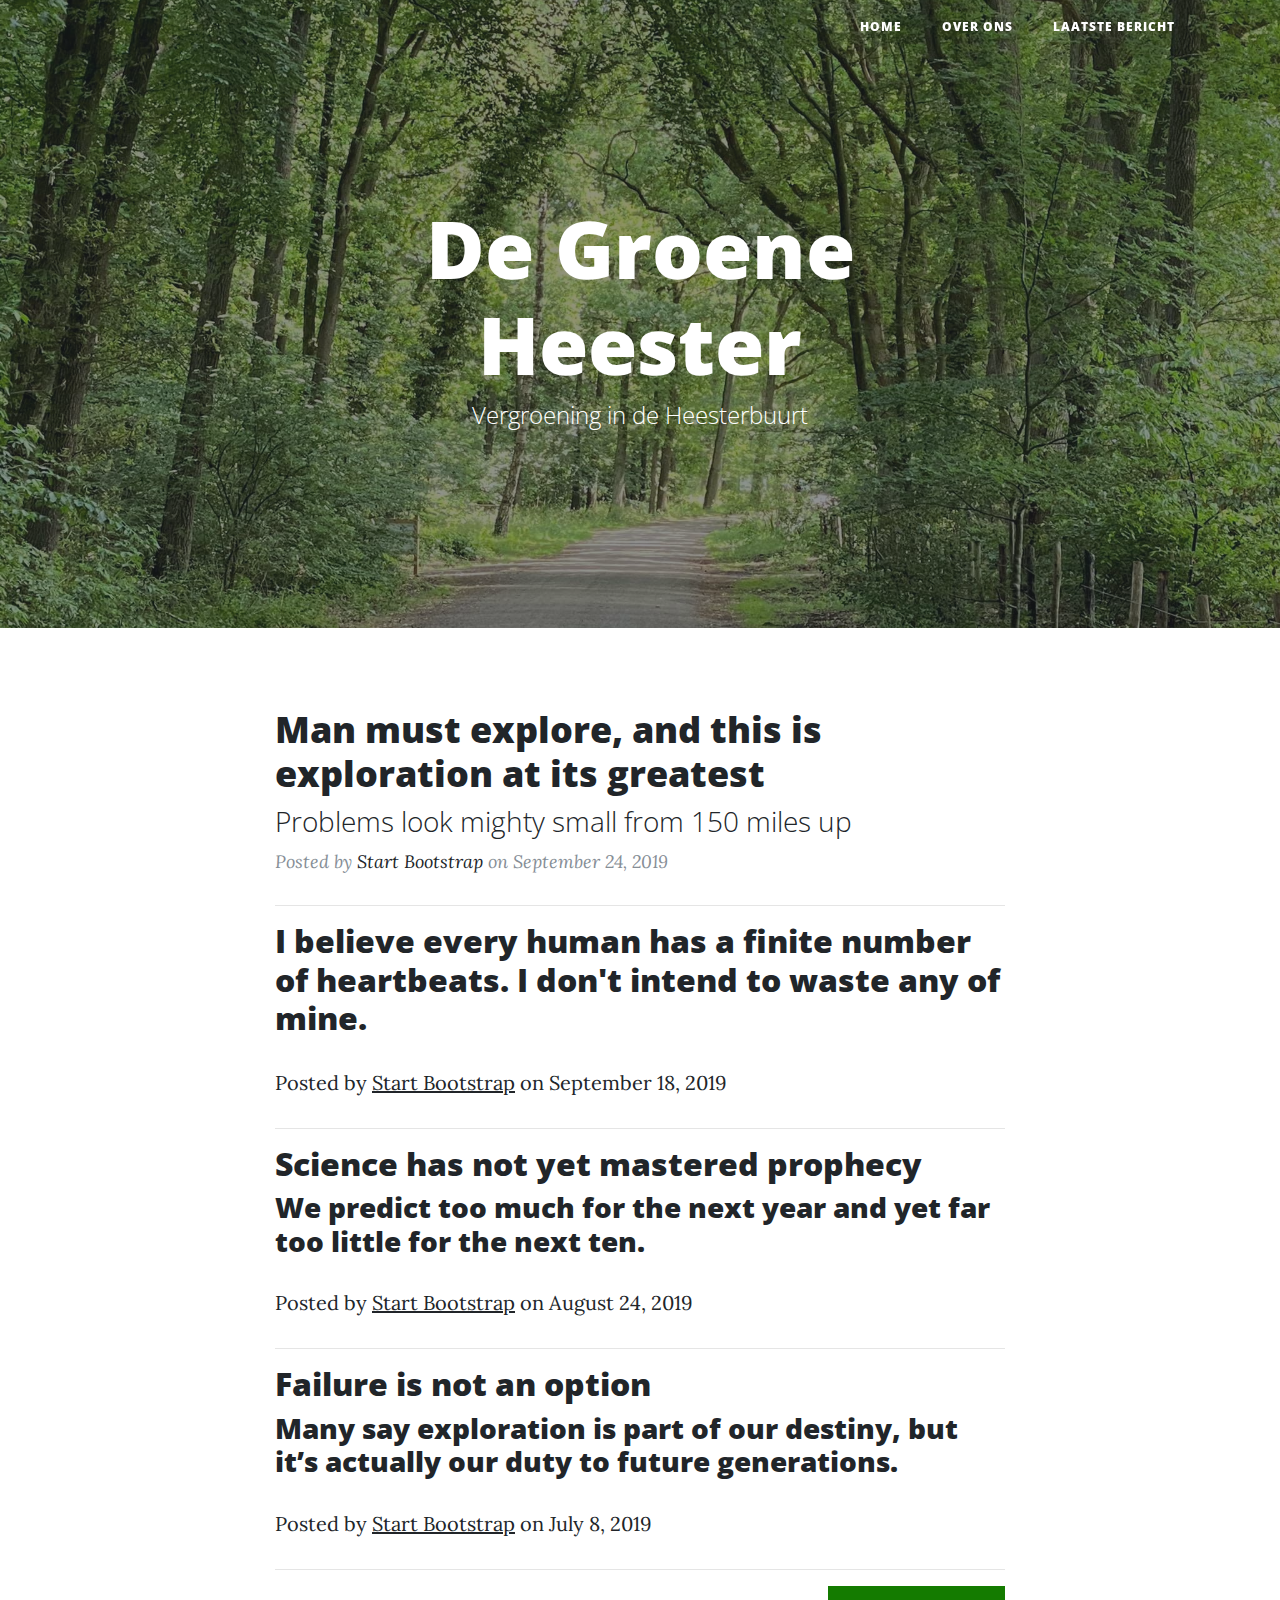
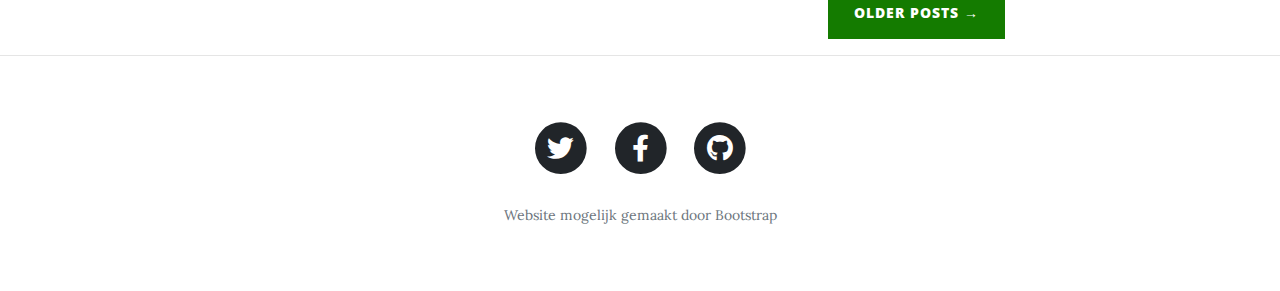
==== startbootstrap-clean-blog-gh-pages/index.html @ 038c3835 "first commit" ====
<!DOCTYPE html>
<html lang="en">

<head>

  <meta charset="utf-8">
  <meta name="viewport" content="width=device-width, initial-scale=1, shrink-to-fit=no">
  <meta name="description" content="">
  <meta name="author" content="">

  <title>De Groene Heester - Heesterbuurt</title>

  <!-- Bootstrap core CSS -->
  <link href="vendor/bootstrap/css/bootstrap.min.css" rel="stylesheet">

  <!-- Custom fonts for this template -->
  <link href="vendor/fontawesome-free/css/all.min.css" rel="stylesheet" type="text/css">
  <link href='https://fonts.googleapis.com/css?family=Lora:400,700,400italic,700italic' rel='stylesheet' type='text/css'>
  <link href='https://fonts.googleapis.com/css?family=Open+Sans:300italic,400italic,600italic,700italic,800italic,400,300,600,700,800' rel='stylesheet' type='text/css'>

  <!-- Custom styles for this template -->
  <link href="css/clean-blog.css" rel="stylesheet">

</head>

<body>

  <!-- Navigation -->
  <nav class="navbar navbar-expand-lg navbar-light fixed-top" id="mainNav">
    <div class="container">
      <!-- <a class="navbar-brand" href="index.html">Start Bootstrap</a> -->
      <button class="navbar-toggler navbar-toggler-right" type="button" data-toggle="collapse" data-target="#navbarResponsive" aria-controls="navbarResponsive" aria-expanded="false" aria-label="Toggle navigation">
        Menu
        <i class="fas fa-bars"></i>
      </button>
      <div class="collapse navbar-collapse" id="navbarResponsive">
        <ul class="navbar-nav ml-auto">
          <li class="nav-item">
            <a class="nav-link" href="index.html">Home</a>
          </li>
          <li class="nav-item">
            <a class="nav-link" href="about.html">Over ons</a>
          </li>
          <li class="nav-item">
            <a class="nav-link" href="posts/post.html">Laatste bericht</a>
          </li>
        </ul>
      </div>
    </div>
  </nav>

  <!-- Page Header linear-gradient(rgb(255, 255, 255), rgba(166, 204, 161, 0.842)), -->
  <header class="masthead" style="background-image:   url('img/homeheader.jpg')" >
    
    <div class="overlay"></div>
    <div class="container">
      <div class="row">
        <div class="col-lg-8 col-md-10 mx-auto">
          <div class="site-heading">
            <h1>De Groene Heester</h1>
            <span class="subheading">Vergroening in de Heesterbuurt</span>
          </div>
        </div>
      </div>
    </div>
    
  </header>

  <!-- Main Content -->
  <div class="container">
    <div class="row">
      <div class="col-lg-8 col-md-10 mx-auto">
        <div class="post-preview">
          <a href="posts/post.html">
            <h2 class="post-title">
              Man must explore, and this is exploration at its greatest
            </h2>
            <h3 class="post-subtitle">
              Problems look mighty small from 150 miles up
            </h3>
          </a>
          <p class="post-meta">Posted by
            <a href="#">Start Bootstrap</a>
            on September 24, 2019</p>
        </div>
        <hr>
        <div class="posts/post.html">
          <a href="post.html">
            <h2 class="post-title">
              I believe every human has a finite number of heartbeats. I don't intend to waste any of mine.
            </h2>
          </a>
          <p class="post-meta">Posted by
            <a href="#">Start Bootstrap</a>
            on September 18, 2019</p>
        </div>
        <hr>
        <div class="posts/post.html">
          <a href="post.html">
            <h2 class="post-title">
              Science has not yet mastered prophecy
            </h2>
            <h3 class="post-subtitle">
              We predict too much for the next year and yet far too little for the next ten.
            </h3>
          </a>
          <p class="post-meta">Posted by
            <a href="#">Start Bootstrap</a>
            on August 24, 2019</p>
        </div>
        <hr>
        <div class="posts/post.html">
          <a href="post.html">
            <h2 class="post-title">
              Failure is not an option
            </h2>
            <h3 class="post-subtitle">
              Many say exploration is part of our destiny, but it’s actually our duty to future generations.
            </h3>
          </a>
          <p class="post-meta">Posted by
            <a href="#">Start Bootstrap</a>
            on July 8, 2019</p>
        </div>
        <hr>
        <!-- Pager -->
        <div class="clearfix">
          <a class="btn btn-primary float-right" href="#">Older Posts &rarr;</a>
        </div>
      </div>
    </div>
  </div>

  <hr>

  <!-- Footer -->
  <footer>
    <div class="container">
      <div class="row">
        <div class="col-lg-8 col-md-10 mx-auto">
          <ul class="list-inline text-center">
            <li class="list-inline-item">
              <a href="#">
                <span class="fa-stack fa-lg">
                  <i class="fas fa-circle fa-stack-2x"></i>
                  <i class="fab fa-twitter fa-stack-1x fa-inverse"></i>
                </span>
              </a>
            </li>
            <li class="list-inline-item">
              <a href="https://www.facebook.com/degroeneheester/">
                <span class="fa-stack fa-lg">
                  <i class="fas fa-circle fa-stack-2x"></i>
                  <i class="fab fa-facebook-f fa-stack-1x fa-inverse"></i>
                </span>
              </a>
            </li>
            <li class="list-inline-item">
              <a href="#">
                <span class="fa-stack fa-lg">
                  <i class="fas fa-circle fa-stack-2x"></i>
                  <i class="fab fa-github fa-stack-1x fa-inverse"></i>
                </span>
              </a>
            </li>
          </ul>
          <p class="copyright text-muted">Website mogelijk gemaakt door Bootstrap</p>
        </div>
      </div>
    </div>
  </footer>

  <!-- Bootstrap core JavaScript -->
  <script src="vendor/jquery/jquery.min.js"></script>
  <script src="vendor/bootstrap/js/bootstrap.bundle.min.js"></script>

  <!-- Custom scripts for this template -->
  <script src="js/clean-blog.min.js"></script>

</body>

</html>
---- startbootstrap-clean-blog-gh-pages/css/clean-blog.css ----
/*!
 * Start Bootstrap - Clean Blog v5.0.10 (https://startbootstrap.com/theme/clean-blog)
 * Copyright 2013-2020 Start Bootstrap
 * Licensed under MIT (https://github.com/StartBootstrap/startbootstrap-clean-blog/blob/master/LICENSE)
 */

body {
  font-size: 20px;
  color: #212529;
  font-family: 'Lora', 'Times New Roman', serif;
}

p {
  line-height: 1.5;
  margin: 30px 0;
}

p a {
  text-decoration: underline;
}

h1,
h2,
h3,
h4,
h5,
h6 {
  font-weight: 800;
  font-family: 'Open Sans', 'Helvetica Neue', Helvetica, Arial, sans-serif;
}

a {
  color: #212529;
  transition: all 0.2s;
}

a:focus, a:hover {
  color: #147b00;
}

blockquote {
  font-style: italic;
  color: #868e96;
}

.section-heading {
  font-size: 36px;
  font-weight: 700;
  margin-top: 60px;
}

.caption {
  font-size: 14px;
  font-style: italic;
  display: block;
  margin: 0;
  padding: 10px;
  text-align: center;
  border-bottom-right-radius: 5px;
  border-bottom-left-radius: 5px;
}

::-moz-selection {
  color: #fff;
  background: #0085A1;
  text-shadow: none;
}

::selection {
  color: #fff;
  background: #0085A1;
  text-shadow: none;
}

img::-moz-selection {
  color: #fff;
  background: transparent;
}

img::selection {
  color: #fff;
  background: transparent;
}

img::-moz-selection {
  color: #fff;
  background: transparent;
}

#mainNav {
  position: absolute;
  border-bottom: 1px solid #e9ecef;
  background-color: white;
  font-family: 'Open Sans', 'Helvetica Neue', Helvetica, Arial, sans-serif;
}

#mainNav .navbar-brand {
  font-weight: 800;
  color: #343a40;
}

#mainNav .navbar-toggler {
  font-size: 12px;
  font-weight: 800;
  padding: 13px;
  text-transform: uppercase;
  color: #343a40;
}

#mainNav .navbar-nav > li.nav-item > a {
  font-size: 12px;
  font-weight: 800;
  letter-spacing: 1px;
  text-transform: uppercase;
}

@media only screen and (min-width: 992px) {
  #mainNav {
    border-bottom: 1px solid transparent;
    background: transparent;
  }
  #mainNav .navbar-brand {
    padding: 10px 20px;
    color: #fff;
  }
  #mainNav .navbar-brand:focus, #mainNav .navbar-brand:hover {
    color: rgba(255, 255, 255, 0.8);
  }
  #mainNav .navbar-nav > li.nav-item > a {
    padding: 10px 20px;
    color: #fff;
  }
  #mainNav .navbar-nav > li.nav-item > a:focus, #mainNav .navbar-nav > li.nav-item > a:hover {
    color: rgba(255, 255, 255, 0.8);
  }
}

@media only screen and (min-width: 992px) {
  #mainNav {
    transition: background-color 0.2s;
    /* Force Hardware Acceleration in WebKit */
    transform: translate3d(0, 0, 0);
    -webkit-backface-visibility: hidden;
    backface-visibility: hidden;
  }
  #mainNav.is-fixed {
    /* when the user scrolls down, we hide the header right above the viewport */
    position: fixed;
    top: -67px;
    transition: transform 0.2s;
    border-bottom: 1px solid white;
    background-color: rgba(255, 255, 255, 0.9);
  }
  #mainNav.is-fixed .navbar-brand {
    color: #212529;
  }
  #mainNav.is-fixed .navbar-brand:focus, #mainNav.is-fixed .navbar-brand:hover {
    color: #147b00;
  }
  #mainNav.is-fixed .navbar-nav > li.nav-item > a {
    color: #212529;
  }
  #mainNav.is-fixed .navbar-nav > li.nav-item > a:focus, #mainNav.is-fixed .navbar-nav > li.nav-item > a:hover {
    color: #147b00;
  }
  #mainNav.is-visible {
    /* if the user changes the scrolling direction, we show the header */
    transform: translate3d(0, 100%, 0);
  }
}

header.masthead {
  margin-bottom: 50px;
  background: no-repeat center center;
  background-color: #868e96;
  background-attachment: scroll;
  position: relative;
  background-size: cover;
}

header.masthead .overlay {
  position: absolute;
  top: 0;
  left: 0;
  height: 100%;
  width: 100%;
  background-color: #212529;
  opacity: 0.5;
}

header.masthead .page-heading,
header.masthead .post-heading,
header.masthead .site-heading {
  padding: 200px 0 150px;
  color: white;
}

@media only screen and (min-width: 768px) {
  header.masthead .page-heading,
  header.masthead .post-heading,
  header.masthead .site-heading {
    padding: 200px 0;
  }
}

header.masthead .page-heading,
header.masthead .site-heading {
  text-align: center;
}

header.masthead .page-heading h1,
header.masthead .site-heading h1 {
  font-size: 50px;
  margin-top: 0;
}

header.masthead .page-heading .subheading,
header.masthead .site-heading .subheading {
  font-size: 24px;
  font-weight: 300;
  line-height: 1.1;
  display: block;
  margin: 10px 0 0;
  font-family: 'Open Sans', 'Helvetica Neue', Helvetica, Arial, sans-serif;
}

@media only screen and (min-width: 768px) {
  header.masthead .page-heading h1,
  header.masthead .site-heading h1 {
    font-size: 80px;
  }
}

header.masthead .post-heading h1 {
  font-size: 35px;
}

header.masthead .post-heading .meta,
header.masthead .post-heading .subheading {
  line-height: 1.1;
  display: block;
}

header.masthead .post-heading .subheading {
  font-size: 24px;
  font-weight: 600;
  margin: 10px 0 30px;
  font-family: 'Open Sans', 'Helvetica Neue', Helvetica, Arial, sans-serif;
}

header.masthead .post-heading .meta {
  font-size: 20px;
  font-weight: 300;
  font-style: italic;
  font-family: 'Lora', 'Times New Roman', serif;
}

header.masthead .post-heading .meta a {
  color: #fff;
}

@media only screen and (min-width: 768px) {
  header.masthead .post-heading h1 {
    font-size: 55px;
  }
  header.masthead .post-heading .subheading {
    font-size: 30px;
  }
}

.post-preview > a {
  color: #212529;
}

.post-preview > a:focus, .post-preview > a:hover {
  text-decoration: none;
  color: #147b00;
}

.post-preview > a > .post-title {
  font-size: 30px;
  margin-top: 30px;
  margin-bottom: 10px;
}

.post-preview > a > .post-subtitle {
  font-weight: 300;
  margin: 0 0 10px;
}

.post-preview > .post-meta {
  font-size: 18px;
  font-style: italic;
  margin-top: 0;
  color: #868e96;
}

.post-preview > .post-meta > a {
  text-decoration: none;
  color: #212529;
}

.post-preview > .post-meta > a:focus, .post-preview > .post-meta > a:hover {
  text-decoration: underline;
  color: #147b00;
}

@media only screen and (min-width: 768px) {
  .post-preview > a > .post-title {
    font-size: 36px;
  }
}

.floating-label-form-group {
  font-size: 14px;
  position: relative;
  margin-bottom: 0;
  padding-bottom: 0.5em;
  border-bottom: 1px solid #dee2e6;
}

.floating-label-form-group input,
.floating-label-form-group textarea {
  font-size: 1.5em;
  position: relative;
  z-index: 1;
  padding: 0;
  resize: none;
  border: none;
  border-radius: 0;
  background: none;
  box-shadow: none !important;
  font-family: 'Lora', 'Times New Roman', serif;
}

.floating-label-form-group input::-webkit-input-placeholder,
.floating-label-form-group textarea::-webkit-input-placeholder {
  color: #868e96;
  font-family: 'Lora', 'Times New Roman', serif;
}

.floating-label-form-group label {
  font-size: 0.85em;
  line-height: 1.764705882em;
  position: relative;
  z-index: 0;
  top: 2em;
  display: block;
  margin: 0;
  transition: top 0.3s ease, opacity 0.3s ease;
  opacity: 0;
}

.floating-label-form-group .help-block {
  margin: 15px 0;
}

.floating-label-form-group-with-value label {
  top: 0;
  opacity: 1;
}

.floating-label-form-group-with-focus label {
  color: #0085A1;
}

form .form-group:first-child .floating-label-form-group {
  border-top: 1px solid #dee2e6;
}

footer {
  padding: 50px 0 65px;
}

footer .list-inline {
  margin: 0;
  padding: 0;
}

footer .copyright {
  font-size: 14px;
  margin-bottom: 0;
  text-align: center;
}

.btn {
  font-size: 14px;
  font-weight: 800;
  padding: 15px 25px;
  letter-spacing: 1px;
  text-transform: uppercase;
  border-radius: 0;
  font-family: 'Open Sans', 'Helvetica Neue', Helvetica, Arial, sans-serif;
}

.btn-primary {
  background-color: #147b00;
  border-color: #147b00;
}

.btn-primary:hover, .btn-primary:focus, .btn-primary:active {
  color: #fff;
  background-color: #147b00 !important;
  border-color: #147b00 !important;
}

.btn-lg {
  font-size: 16px;
  padding: 25px 35px;
}
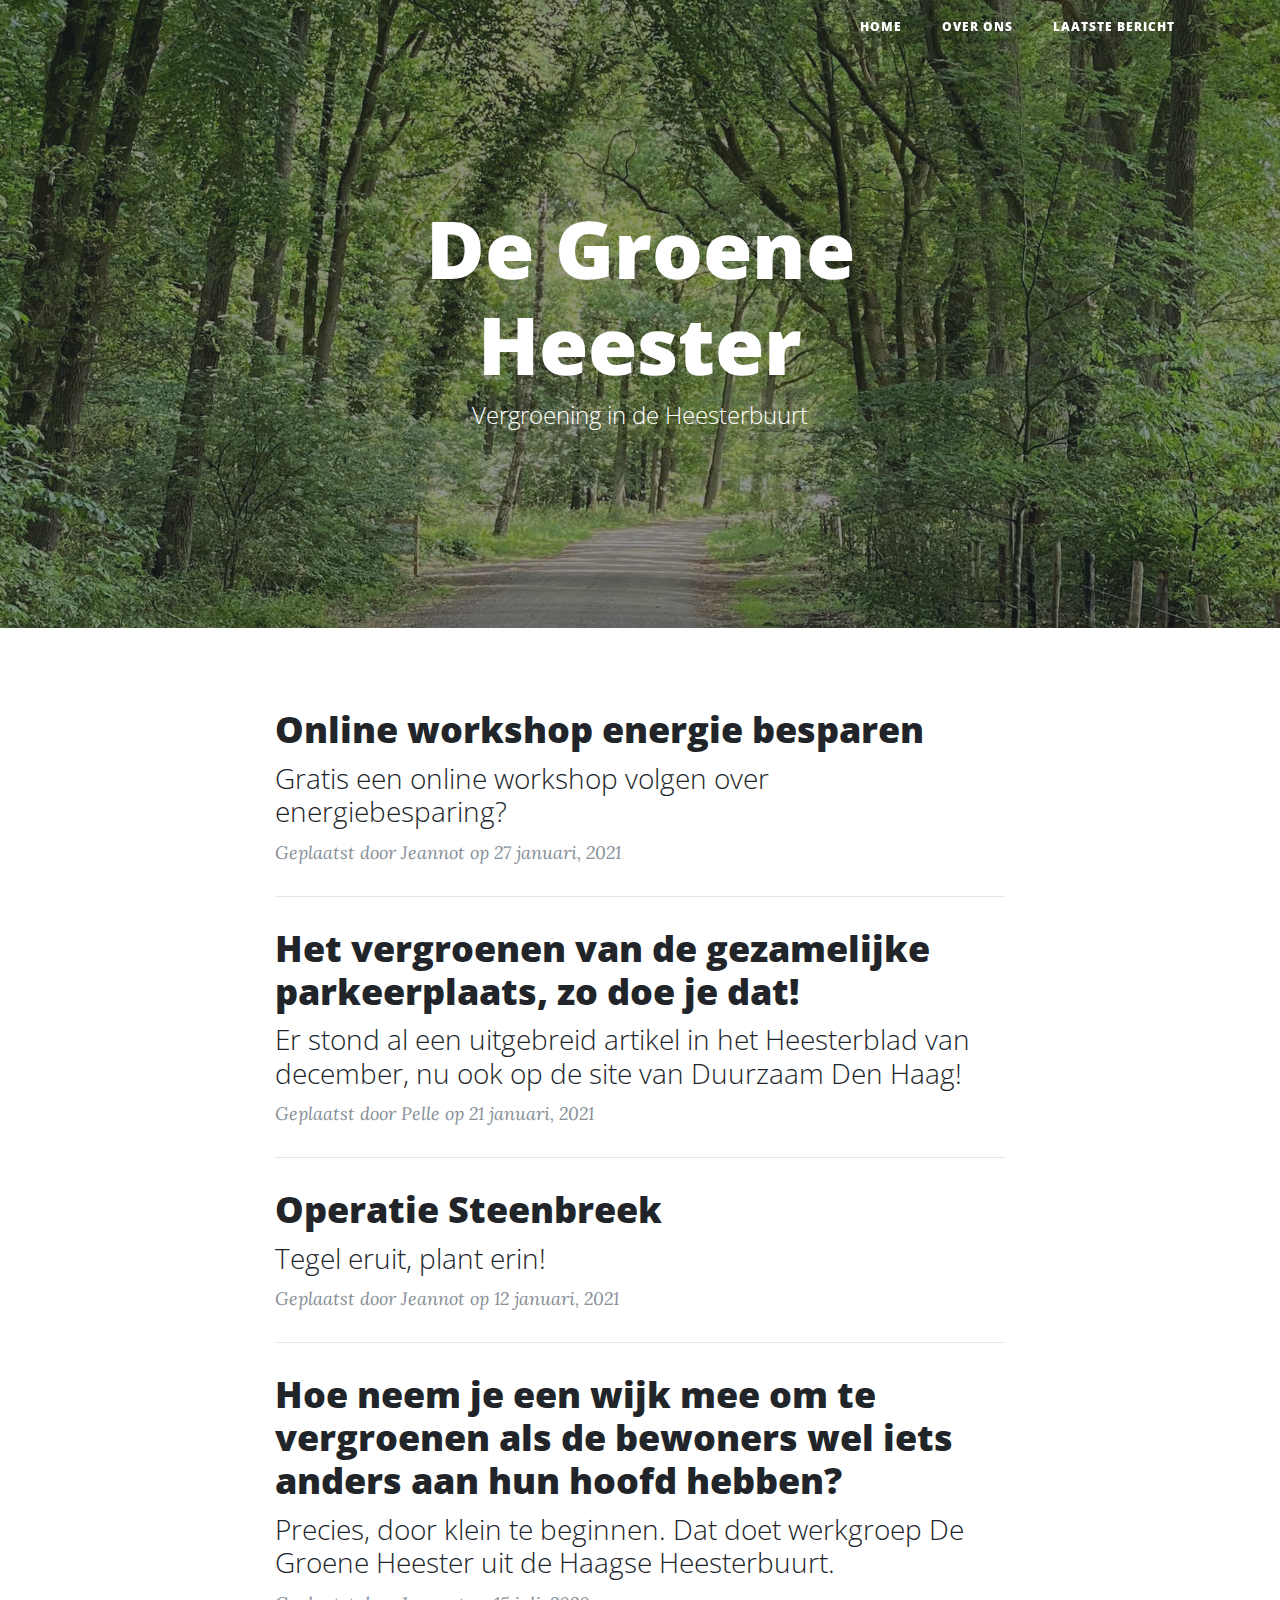
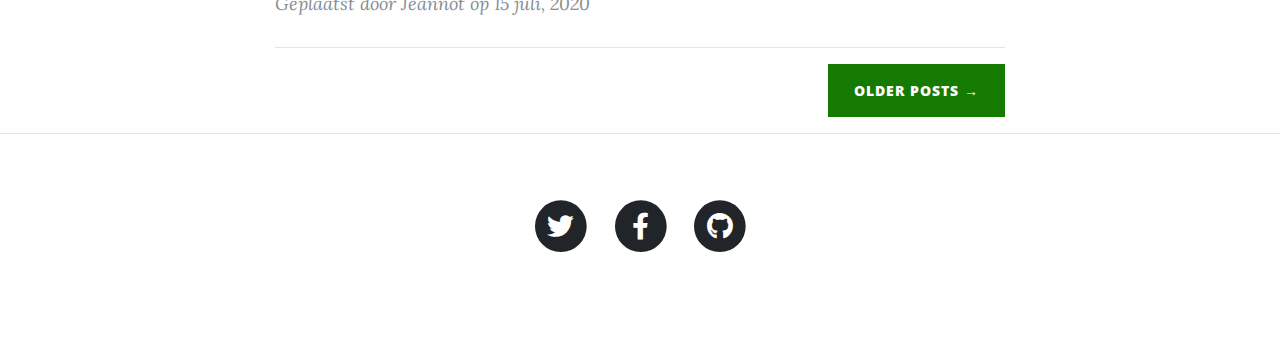
==== commit 8fa8678e: "post-updates en schoonmaak" ====
--- a/startbootstrap-clean-blog-gh-pages/index.html
+++ b/startbootstrap-clean-blog-gh-pages/index.html
@@ -8,7 +8,7 @@
   <meta name="description" content="">
   <meta name="author" content="">
 
-  <title>De Groene Heester - Heesterbuurt</title>
+  <title>De Groene Heester</title>
 
   <!-- Bootstrap core CSS -->
   <link href="vendor/bootstrap/css/bootstrap.min.css" rel="stylesheet">
@@ -71,56 +71,51 @@
     <div class="row">
       <div class="col-lg-8 col-md-10 mx-auto">
         <div class="post-preview">
+          <a href="posts/post4.html">
+            <h2 class="post-title">
+              Online workshop energie besparen
+            </h2>
+            <h3 class="post-subtitle">
+              Gratis een online workshop volgen over energiebesparing?
+            </h3>
+          </a>
+          <p class="post-meta">Geplaatst door Jeannot op 27 januari, 2021</p>
+        </div>
+        <hr>
+        <div class="post-preview">
+          <a href="posts/post3.html">
+            <h2 class="post-title">
+              Het vergroenen van de gezamelijke parkeerplaats, zo doe je dat!
+            </h2>
+            <h3 class="post-subtitle">
+              Er stond al een uitgebreid artikel in het Heesterblad van december, nu ook op de site van Duurzaam Den Haag!
+            </h3>
+          </a>
+          <p class="post-meta">Geplaatst door Pelle op 21 januari, 2021</p>
+        </div>
+        <hr>
+        <div class="post-preview">
+          <a href="posts/post2.html">
+            <h2 class="post-title">
+              Operatie Steenbreek
+            </h2>
+            <h3 class="post-subtitle">
+              Tegel eruit, plant erin!
+            </h3>
+          </a>
+          <p class="post-meta">Geplaatst door Jeannot op 12 januari, 2021</p>
+        </div>
+        <hr>
+        <div class="post-preview">
           <a href="posts/post.html">
             <h2 class="post-title">
-              Man must explore, and this is exploration at its greatest
+              Hoe neem je een wijk mee om te vergroenen als de bewoners wel iets anders aan hun hoofd hebben?
             </h2>
             <h3 class="post-subtitle">
-              Problems look mighty small from 150 miles up
+              Precies, door klein te beginnen. Dat doet werkgroep De Groene Heester uit de Haagse Heesterbuurt. 
             </h3>
           </a>
-          <p class="post-meta">Posted by
-            <a href="#">Start Bootstrap</a>
-            on September 24, 2019</p>
-        </div>
-        <hr>
-        <div class="posts/post.html">
-          <a href="post.html">
-            <h2 class="post-title">
-              I believe every human has a finite number of heartbeats. I don't intend to waste any of mine.
-            </h2>
-          </a>
-          <p class="post-meta">Posted by
-            <a href="#">Start Bootstrap</a>
-            on September 18, 2019</p>
-        </div>
-        <hr>
-        <div class="posts/post.html">
-          <a href="post.html">
-            <h2 class="post-title">
-              Science has not yet mastered prophecy
-            </h2>
-            <h3 class="post-subtitle">
-              We predict too much for the next year and yet far too little for the next ten.
-            </h3>
-          </a>
-          <p class="post-meta">Posted by
-            <a href="#">Start Bootstrap</a>
-            on August 24, 2019</p>
-        </div>
-        <hr>
-        <div class="posts/post.html">
-          <a href="post.html">
-            <h2 class="post-title">
-              Failure is not an option
-            </h2>
-            <h3 class="post-subtitle">
-              Many say exploration is part of our destiny, but it’s actually our duty to future generations.
-            </h3>
-          </a>
-          <p class="post-meta">Posted by
-            <a href="#">Start Bootstrap</a>
-            on July 8, 2019</p>
+          <p class="post-meta">Geplaatst door Jeannot op 15 juli, 2020</p>
         </div>
         <hr>
         <!-- Pager -->
@@ -156,7 +151,7 @@
               </a>
             </li>
             <li class="list-inline-item">
-              <a href="#">
+              <a href="https://github.com/rudiruud/GroeneHeester">
                 <span class="fa-stack fa-lg">
                   <i class="fas fa-circle fa-stack-2x"></i>
                   <i class="fab fa-github fa-stack-1x fa-inverse"></i>
@@ -164,7 +159,7 @@
               </a>
             </li>
           </ul>
-          <p class="copyright text-muted">Website mogelijk gemaakt door Bootstrap</p>
+          <p class="copyright text-muted"></p>
         </div>
       </div>
     </div>
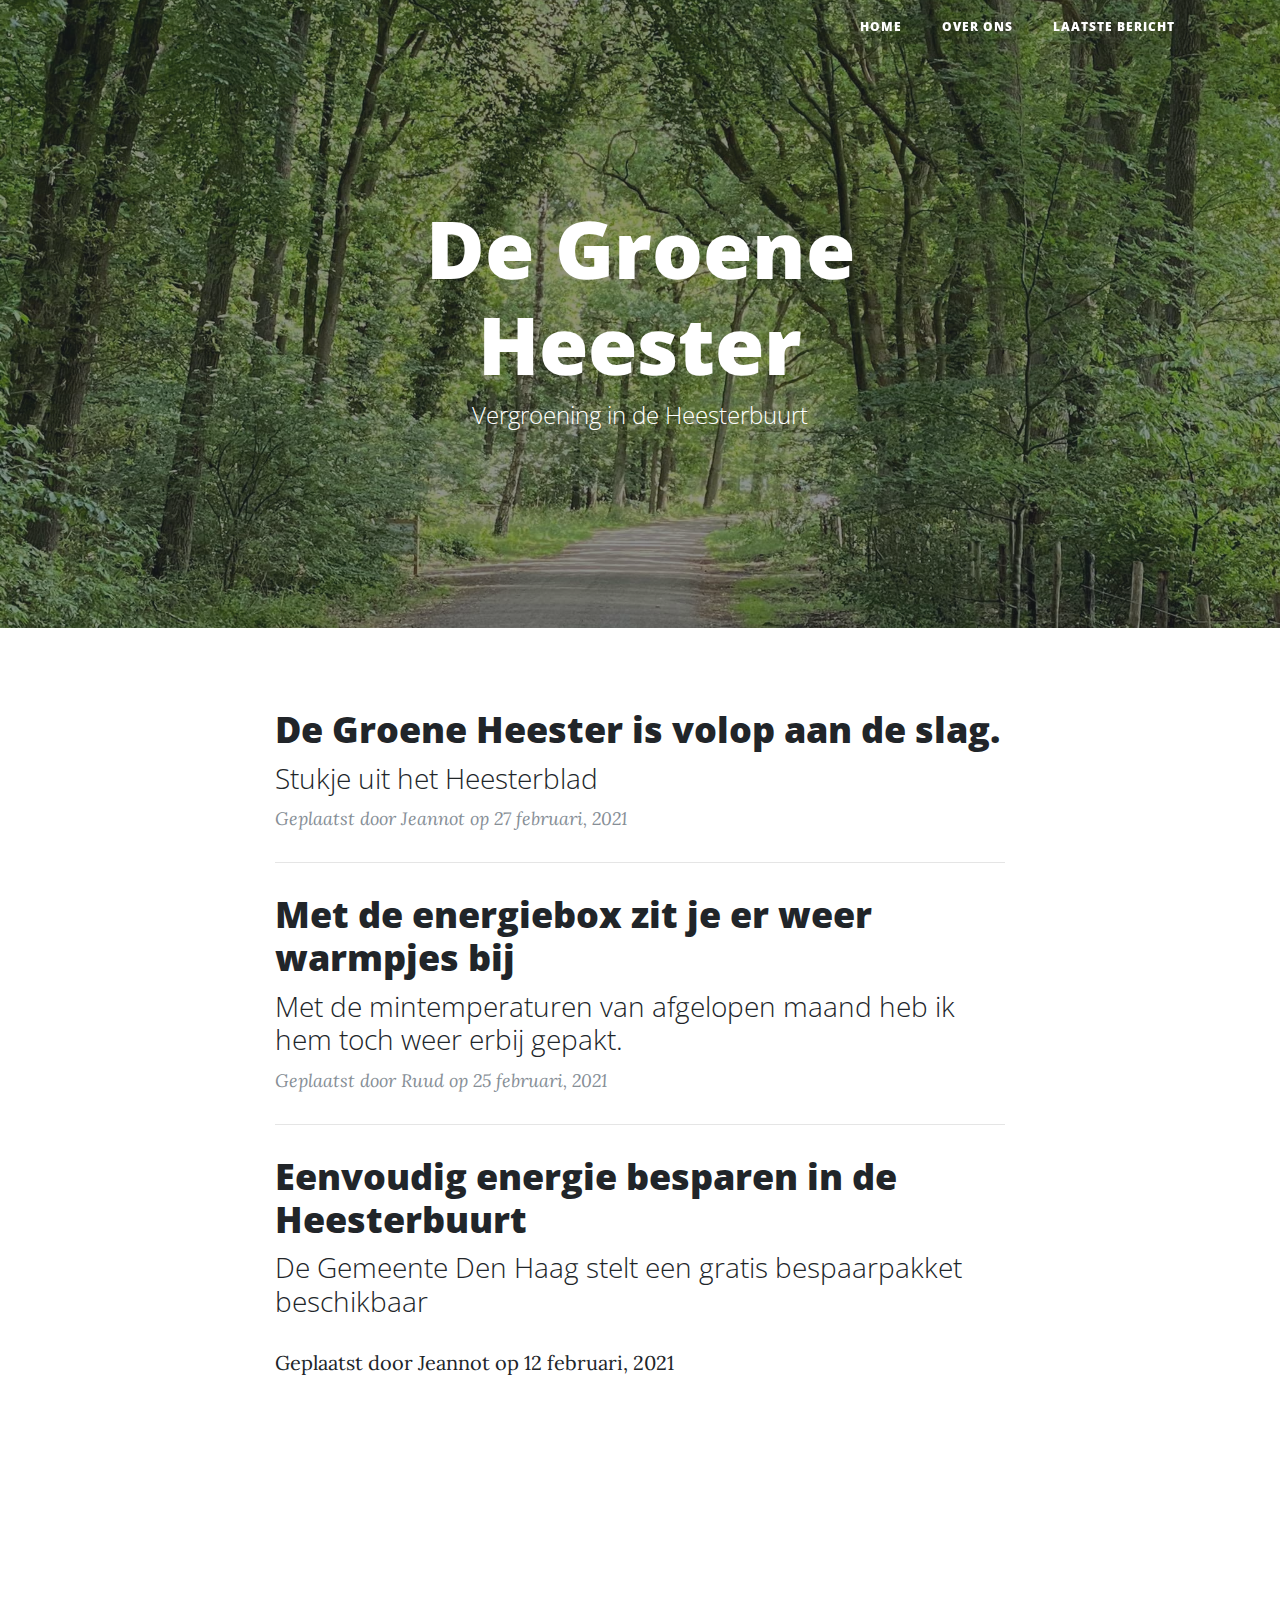
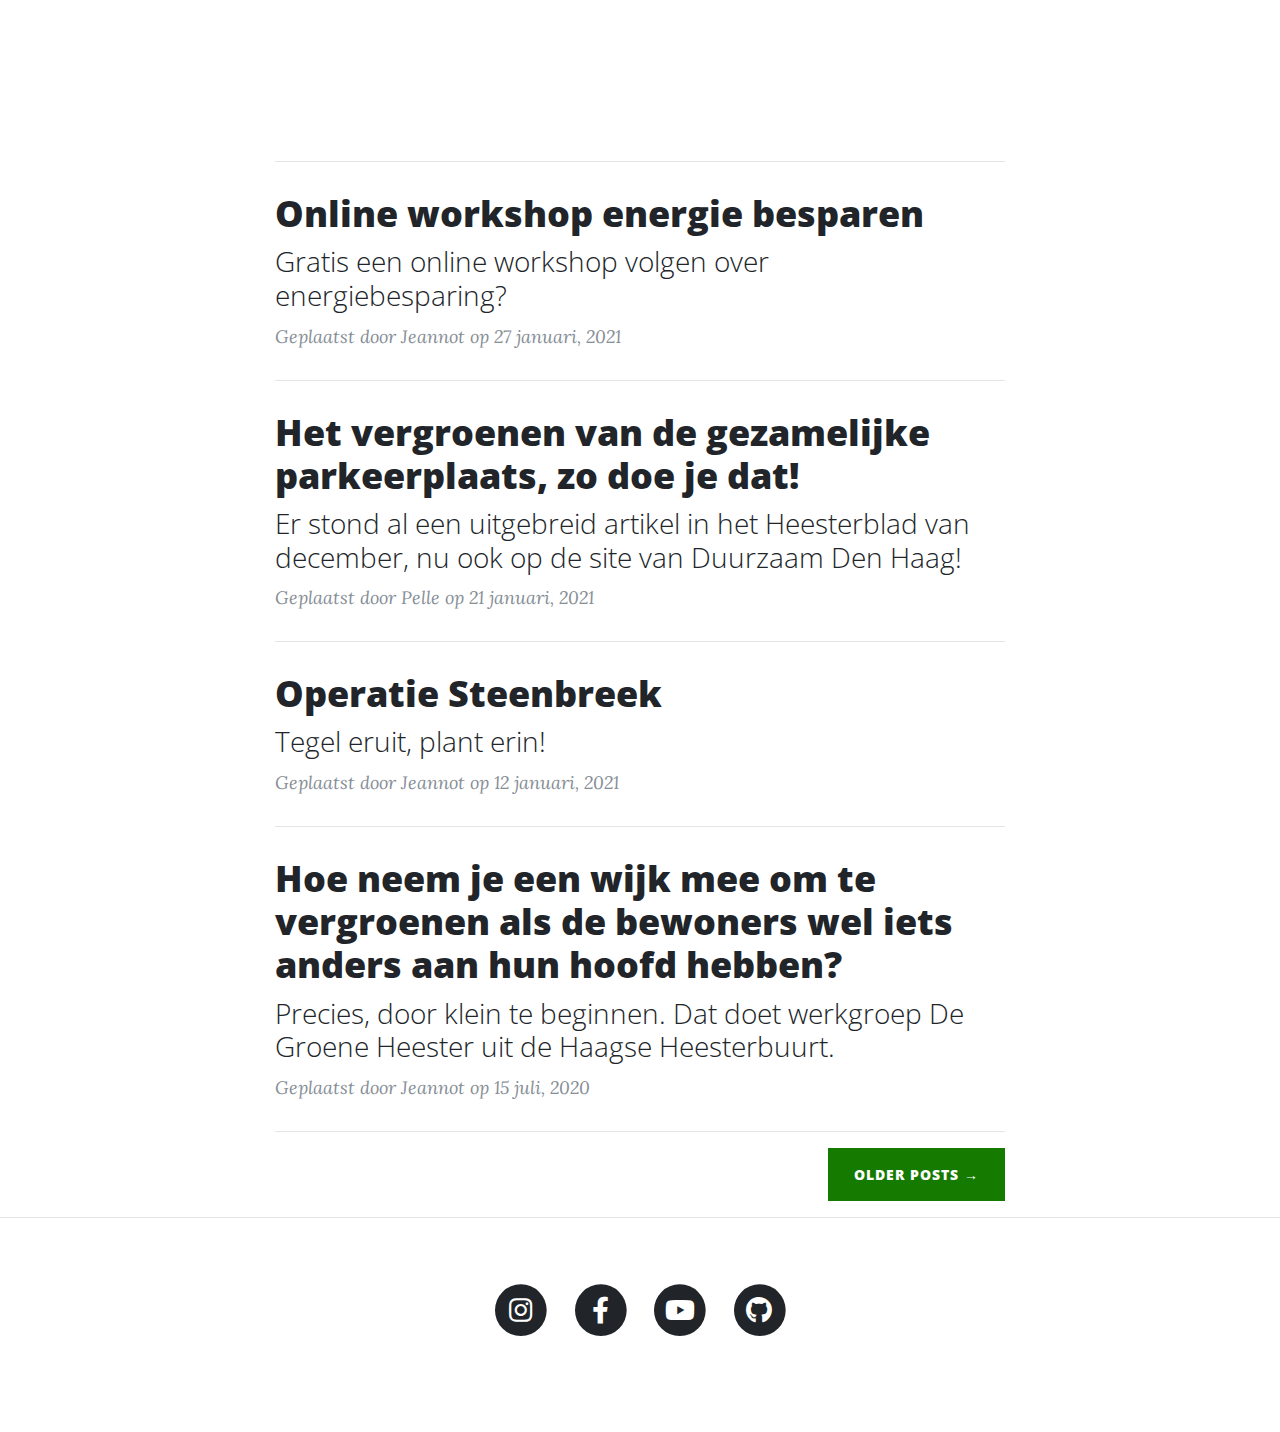
==== commit 20c59b4b: "added posts" ====
--- a/startbootstrap-clean-blog-gh-pages/index.html
+++ b/startbootstrap-clean-blog-gh-pages/index.html
@@ -71,6 +71,45 @@
     <div class="row">
       <div class="col-lg-8 col-md-10 mx-auto">
         <div class="post-preview">
+          <a href="posts/post7.html">
+            <h2 class="post-title">
+              De Groene Heester is volop aan de slag.
+            </h2>
+            <h3 class="post-subtitle">
+              Stukje uit het Heesterblad
+            </h3>
+          </a>
+          <p class="post-meta">Geplaatst door Jeannot op 27 februari, 2021</p>
+        </div>
+        <hr>
+        <div class="post-preview">
+          <a href="posts/post6.html">
+            <h2 class="post-title">
+              Met de energiebox zit je er weer warmpjes bij
+            </h2>
+            <h3 class="post-subtitle">
+              Met de mintemperaturen van afgelopen maand heb ik hem toch weer erbij gepakt. 
+            </h3>
+          </a>
+          <p class="post-meta">Geplaatst door Ruud op 25 februari, 2021</p>
+        </div>
+        <hr>
+        <div class="post-preview">
+          <a href="posts/post5.html">
+            <h2 class="post-title">
+              Eenvoudig energie besparen in de Heesterbuurt
+            </h2>
+            <h3 class="post-subtitle">
+              De Gemeente Den Haag stelt een gratis bespaarpakket beschikbaar
+            </h3>
+            <p class="post-meta">Geplaatst door Jeannot op 12 februari, 2021</p>
+            <p>
+              <iframe width="560" height="315" src="https://www.youtube.com/embed/4J4fJvXZMpE" frameborder="0" allow="accelerometer; autoplay; clipboard-write; encrypted-media; gyroscope; picture-in-picture" allowfullscreen></iframe>
+            </p>
+          </a>
+        </div>
+        <hr>
+        <div class="post-preview">
           <a href="posts/post4.html">
             <h2 class="post-title">
               Online workshop energie besparen
@@ -107,7 +146,7 @@
         </div>
         <hr>
         <div class="post-preview">
-          <a href="posts/post.html">
+          <a href="posts/post1.html">
             <h2 class="post-title">
               Hoe neem je een wijk mee om te vergroenen als de bewoners wel iets anders aan hun hoofd hebben?
             </h2>
@@ -135,10 +174,10 @@
         <div class="col-lg-8 col-md-10 mx-auto">
           <ul class="list-inline text-center">
             <li class="list-inline-item">
-              <a href="#">
-                <span class="fa-stack fa-lg">
-                  <i class="fas fa-circle fa-stack-2x"></i>
-                  <i class="fab fa-twitter fa-stack-1x fa-inverse"></i>
+              <a href="https://www.instagram.com/degroeneheester">
+                <span class="fa-stack fa-lg">
+                  <i class="fas fa-circle fa-stack-2x"></i>
+                  <i class="fab fa-instagram fa-stack-1x fa-inverse"></i>
                 </span>
               </a>
             </li>
@@ -147,6 +186,14 @@
                 <span class="fa-stack fa-lg">
                   <i class="fas fa-circle fa-stack-2x"></i>
                   <i class="fab fa-facebook-f fa-stack-1x fa-inverse"></i>
+                </span>
+              </a>
+            </li>
+            <li class="list-inline-item">
+              <a href="https://www.youtube.com/channel/UCIkOHMuz1FCCaoKkeyWX4IQ/featured">
+                <span class="fa-stack fa-lg">
+                  <i class="fas fa-circle fa-stack-2x"></i>
+                  <i class="fab fa-youtube fa-stack-1x fa-inverse"></i>
                 </span>
               </a>
             </li>
